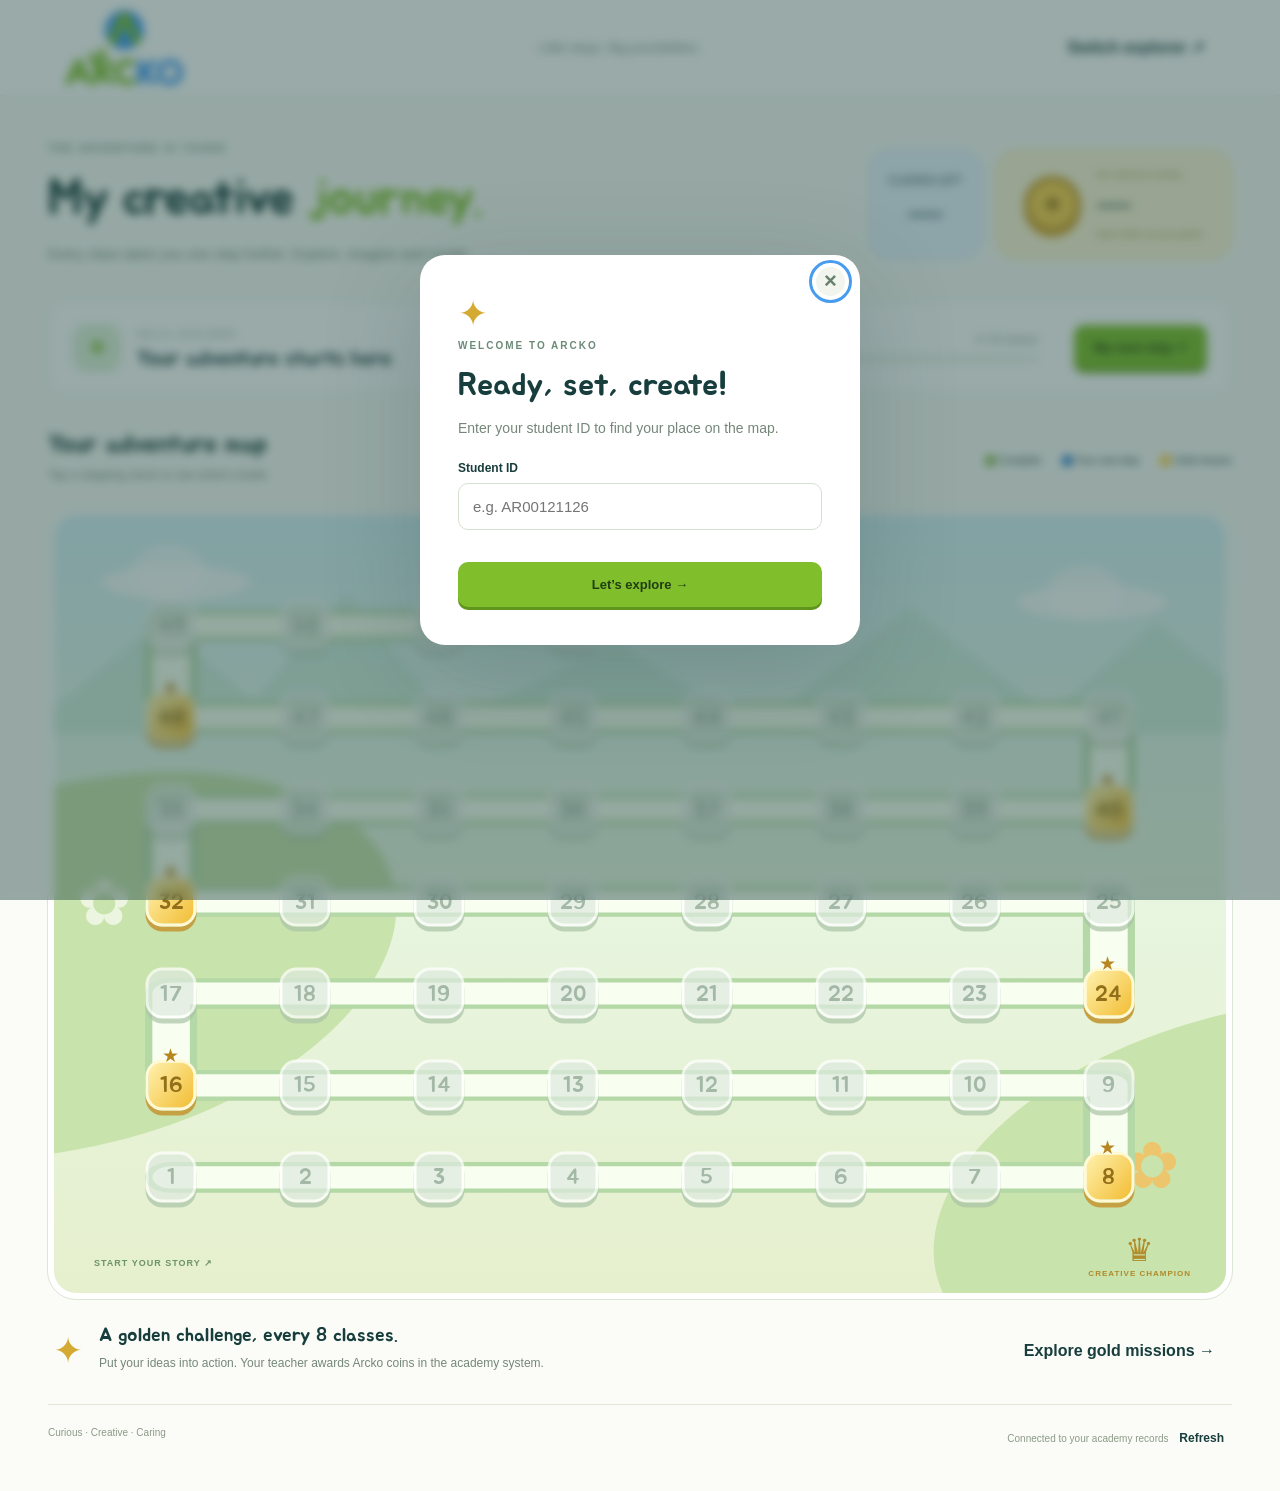
==== journey/index.html @ 834dd24a "Add student journey with attendance and coins" ====
<!doctype html><html lang="en"><head><meta charset="UTF-8"><meta name="viewport" content="width=device-width,initial-scale=1"><meta name="robots" content="noindex,nofollow"><meta name="referrer" content="no-referrer"><title>ARCKO • Creative Journey</title><link rel="stylesheet" href="/journey/style.css?v=student-1"></head><body><header><a class="brand" href="/journey/" aria-label="Arcko Creative and Design Academy"><svg viewBox="185 340 1140 730" role="img" aria-label="Arcko"><image href="/assets/arcko-logo-original.png" width="1500" height="1500"/></svg></a><span class="tagline">Little steps. Big possibilities.</span><button id="switch">Switch explorer ↗</button></header><main><section class="intro"><div><small class="eyebrow">THE ADVENTURE IS YOURS</small><h1>My creative <em>journey.</em></h1><p>Every class takes you one step further. Explore, imagine and create.</p></div><div class="student-balances"><div class="remaining"><small>CLASSES LEFT</small><strong id="remaining">—</strong></div><div class="wallet"><span class="coin">✦</span><div><small>MY ARCKO COINS</small><strong id="coins">—</strong><small>Earn them as you grow!</small></div></div></div></section><section class="profile"><div class="avatar">✦</div><div><small>HELLO, EXPLORER</small><h2 id="name">Your adventure starts here</h2></div><div class="progress"><div><b id="level">Find your journey</b><span id="count">0 / 52 classes</span></div><div class="track"><i id="bar"></i></div></div><button class="primary" id="next">My next step ↗</button></section><section class="mapheading"><div><h2>Your adventure map</h2><p>Tap a stepping stone to see what’s inside.</p></div><div class="legend"><span>🟢 Complete</span><span>🔵 Your next step</span><span>🟡 Gold mission</span></div></section><section class="map"><div class="cloud c1"></div><div class="cloud c2"></div><div class="mountains"></div><div class="maplabel">THE LAND OF POSSIBILITIES</div><div class="hill h1"></div><div class="hill h2"></div><div class="flower f1">✿</div><div class="flower f2">✿</div><div id="board"></div><div class="start">START YOUR STORY ↗</div><div class="finish">♛<small>CREATIVE CHAMPION</small></div></section><section class="bottom"><div class="goldstar">✦</div><div><h3>A golden challenge, every 8 classes.</h3><p>Put your ideas into action. Your teacher awards Arcko coins in the academy system.</p></div><button id="missions">Explore gold missions →</button></section><footer><span>Curious · Creative · Caring</span><span><span id="syncStatus" role="status">Connected to your academy records</span> <button id="refresh">Refresh</button></span></footer></main><dialog id="login"><button class="close" id="closeLogin" aria-label="Close">×</button><div class="goldstar">✦</div><small class="eyebrow">WELCOME TO ARCKO</small><h2>Ready, set, create!</h2><p>Enter your student ID to find your place on the map.</p><form id="form"><label for="studentId">Student ID</label><input id="studentId" maxlength="18" spellcheck="false" autocapitalize="characters" placeholder="e.g. AR00121126" required autocomplete="off"><p id="error" role="alert"></p><button class="primary">Let’s explore →</button></form></dialog><dialog id="detail"><button class="close" id="closeDetail" aria-label="Close">×</button><div id="content"></div></dialog><div id="toast" role="status"></div><script src="/config.js"></script><script src="/journey/app.js?v=student-1"></script></body></html>
---- journey/style.css ----
:root{--green:#1baa5b;--blue:#1e7fbf;--ink:#173e3d}*{box-sizing:border-box}body{margin:0;background:#fbfcf7;color:var(--ink);font-family:Arial,sans-serif}button,input{font:inherit}button{cursor:pointer;border:0;background:none;color:var(--ink);font-weight:bold;padding:12px}header{height:96px;padding:0 5%;display:flex;align-items:center;justify-content:space-between;border-bottom:1px solid #e4e9dc;background:white}.brand{font:38px Jua,Arial;color:var(--green);text-decoration:none;letter-spacing:-2px}.brand span{color:var(--blue)}.brand small{display:block;font:bold 8px Arial;letter-spacing:1px}.tagline{font-size:13px;color:#7c9082}main{max-width:1380px;margin:auto;padding:42px 48px 20px}.intro{display:flex;justify-content:space-between;align-items:center;margin-bottom:30px}.eyebrow{font-size:10px;letter-spacing:2px;font-weight:bold;color:#6b8a78}h1{font:50px Jua,Arial;letter-spacing:-1px;margin:12px 0}h1 em{color:var(--green);font-style:normal}p{font-size:14px;color:#758779;line-height:1.6;margin:6px 0}h2,h3{font-family:Jua,Arial;font-weight:400;margin:0}h2{font-size:25px}.wallet{background:#fff6d7;border:1px solid #eedfa7;border-radius:22px;padding:20px 28px;display:flex;align-items:center;gap:16px}.coin{width:57px;height:57px;display:grid;place-items:center;border:5px double #bc8c1c;border-radius:50%;background:#f8cf52;color:#9e7718;font-size:30px;box-shadow:0 4px #dda933}.wallet div{display:flex;flex-direction:column}.wallet small{font-size:9px;color:#967c34;letter-spacing:.5px}.wallet strong{font:34px Jua,Arial;margin:3px 0}.profile{display:flex;align-items:center;gap:16px;padding:21px 24px;border:1px solid #e0e8d8;background:white;border-radius:18px}.avatar{background:#e0f1d9;color:var(--green);width:48px;height:48px;display:grid;place-items:center;font-size:27px;border-radius:15px}.profile small{font-size:9px;letter-spacing:1px;color:#829982}.profile h2{font-size:21px;margin-top:5px}.progress{margin-left:auto;width:29%;margin-right:20px}.progress>div:first-child{display:flex;justify-content:space-between;font-size:10px;margin-bottom:10px}.progress span{color:#829582}.track{height:7px;background:#edf2e6;border-radius:10px;overflow:hidden}.track i{display:block;height:100%;background:var(--green);transition:width .5s}.primary{background:var(--green);color:white;border-radius:10px;padding:15px 20px;box-shadow:0 3px #118747;font-size:13px}.primary:hover{background:#158e4b}.mapheading{display:flex;align-items:center;justify-content:space-between;margin:35px 0 17px}.mapheading p{font-size:12px}.legend{display:flex;gap:20px;font-size:10px}.map{height:790px;position:relative;background:linear-gradient(#d6f0f5,#e8f6e3 40%,#e6f0ce);border:6px solid white;outline:1px solid #dce6d5;border-radius:28px;overflow:hidden}.maplabel{position:absolute;top:29px;width:100%;text-align:center;font-size:10px;letter-spacing:3px;color:#6faaa4}.cloud{position:absolute;background:#ffffffb0;width:150px;height:35px;border-radius:50%;top:50px}.cloud:after{content:'';position:absolute;width:75px;height:55px;background:#ffffff90;bottom:0;left:30px;border-radius:50%}.c1{left:4%}.c2{right:5%;top:70px}.mountains{position:absolute;width:100%;height:140px;top:80px;background:#bddfc8;clip-path:polygon(0 80%,9% 20%,17% 75%,25% 0,34% 90%,48% 35%,60% 95%,73% 10%,85% 85%,94% 20%,100% 60%,100% 100%,0 100%);opacity:.45}.hill{position:absolute;background:#c9e3ac;border-radius:50%;width:650px;height:360px;transform:rotate(-15deg)}.h1{left:-300px;top:270px}.h2{right:-350px;bottom:-80px}.flower{position:absolute;font-size:65px;color:#ffffffa0}.f1{left:2%;top:350px}.f2{right:4%;bottom:90px;color:#edc56c}#board{position:absolute;inset:80px 65px 85px}#board svg{position:absolute;width:100%;height:100%;overflow:visible}.stone{position:absolute;transform:translate(-50%,-50%);width:51px;height:51px;border-radius:17px;background:#deeadf;color:#849e8a;border:3px solid white;box-shadow:0 5px #abc5a8;font:22px Jua,Arial;padding:0;transition:transform .15s;z-index:1}.stone:hover{transform:translate(-50%,-57%)}.stone.completed{background:var(--green);color:white;box-shadow:0 5px #138746}.stone.active{background:var(--blue);color:white;box-shadow:0 5px #126799,0 0 0 7px #ffffff90}.stone.golden{background:linear-gradient(130deg,#fff1ad,#f2bd34);border-color:#fff9d6;color:#92701b;box-shadow:0 5px #c6a144}.stone.golden.active{box-shadow:0 5px #bc9225,0 0 0 7px #ffffffb0}.stone .star{position:absolute;top:-19px;left:13px;color:#b7861f;font-size:19px;text-shadow:0 1px white}.stone .tick{position:absolute;right:-5px;top:-7px;background:white;color:var(--green);border-radius:50%;width:17px;height:17px;font:bold 12px Arial;padding-top:2px}.stone .you{position:absolute;white-space:nowrap;top:-32px;left:50%;transform:translateX(-50%);font:bold 8px Arial;background:var(--ink);color:white;padding:5px 7px;border-radius:5px}.stone.locked:not(.golden){opacity:.72}.start{position:absolute;bottom:25px;left:40px;font:bold 9px Arial;letter-spacing:1px;color:#6e9269}.finish{position:absolute;right:35px;bottom:15px;text-align:center;font-size:32px;color:#b18a29}.finish small{display:block;font:bold 8px Arial;letter-spacing:1px}.bottom{display:flex;align-items:center;gap:16px;padding:25px 5px}.bottom button{margin-left:auto}.goldstar{font-size:36px;color:#d5aa32}.bottom h3{font-size:19px}.bottom p{font-size:12px}footer{display:flex;justify-content:space-between;border-top:1px solid #e1e8da;padding:22px 0;color:#8b9a87;font-size:10px}dialog{border:0;border-radius:25px;padding:38px;width:440px;max-width:92vw;color:var(--ink);box-shadow:0 24px 100px #173e3d33}dialog::backdrop{background:#173e3d70;backdrop-filter:blur(5px)}dialog h2{font-size:32px;margin:12px 0}.close{position:absolute;right:15px;top:12px;background:#f1f5ed;border-radius:50%;width:29px;height:29px;font-size:22px;padding:0;color:#66816e}label{display:block;font-size:12px;font-weight:bold;margin:22px 0 8px}input,textarea{width:100%;padding:14px;border:1px solid #d6e0d0;border-radius:10px;font:15px Arial}input:focus,textarea:focus{outline:2px solid var(--green)}form .primary{width:100%}#error{font-size:12px;color:#b54f3a}.demo{border-top:1px solid #e5eadd;padding-top:20px;margin-top:25px}.demo small{font-size:9px;letter-spacing:1px;color:#7b8c79}.demo div{display:flex;gap:6px;flex-wrap:wrap;margin-top:10px}.demo button{border:1px solid #dae5d3;background:#f3f8ee;border-radius:7px;padding:9px;font-size:10px}.demo p{font-size:10px}.reward{padding:12px;background:#fff5cf;border-radius:10px;color:#98731b;margin:20px 0;font-weight:bold}.tasks{font-size:13px;color:#647f6c;line-height:1.9;padding-left:20px}textarea{min-height:85px;margin-top:8px}#content .primary{width:100%;margin-top:16px}.status{color:var(--blue);font-size:12px}#toast{position:fixed;bottom:25px;left:50%;transform:translateX(-50%);background:var(--ink);color:white;border-radius:10px;padding:14px 24px;display:none;z-index:10;font-size:13px}@media(max-width:760px){header{height:78px;padding:0 20px}.tagline{display:none}.brand{font-size:30px}header button{font-size:11px}main{padding:25px 17px}.intro{align-items:flex-start;gap:14px}h1{font-size:35px}.intro p{font-size:12px}.eyebrow{font-size:8px}.wallet{padding:12px;gap:8px;border-radius:15px}.coin{width:35px;height:35px;font-size:20px;border-width:3px}.wallet strong{font-size:27px}.wallet small{font-size:7px}.wallet small:last-child{display:none}.profile{padding:15px;flex-wrap:wrap;gap:12px}.profile h2{font-size:19px}.progress{order:3;width:100%;margin:3px 0}.profile .primary{margin-left:auto;font-size:11px;padding:12px}.mapheading{align-items:flex-start;gap:12px;flex-direction:column}.legend{gap:15px}.map{height:1150px;border-width:4px}#board{inset:75px 31px 75px}.stone{width:42px;height:42px;font-size:19px;border-radius:13px}.stone .star{left:9px}.maplabel{font-size:8px}.bottom{flex-wrap:wrap;gap:10px}.bottom>div:nth-child(2){flex:1}.bottom button{margin-left:35px;font-size:12px}.bottom h3{font-size:17px}footer{gap:20px;font-size:9px}.start{left:20px;font-size:7px}.finish{right:15px}.c1{left:-80px}.c2{right:-70px}}

@font-face{font-family:Jua;src:url('/assets/Jua-Latin.ttf') format('truetype');font-display:swap}
:root{--green:#80be2c;--blue:#489cf0}.brand svg{width:175px;height:60px;display:block}.student-balances{display:flex;gap:12px}.remaining{display:flex;flex-direction:column;justify-content:center;text-align:center;padding:20px;background:#eaf4ff;border-radius:22px;border:1px solid #d5e6f5}.remaining small{font-size:10px}.remaining strong{font:34px Jua,Arial;margin-top:6px}.primary{color:#203e14;box-shadow:0 3px #60951c}.primary:hover{background:#93ce45}.stone.completed{box-shadow:0 5px #60951c}.stone.active{box-shadow:0 5px #286caf,0 0 0 7px #ffffff90}button:focus-visible{outline:3px solid var(--blue);outline-offset:4px}button:disabled{cursor:wait;opacity:.6}.status{line-height:1.6}footer button{padding:4px 8px;font-size:12px}#error{min-height:20px}.map{scroll-margin:20px}@media(max-width:760px){.intro{flex-direction:column}.student-balances{width:100%}.wallet,.remaining{flex:1}.remaining{padding:12px}.remaining strong{font-size:27px}.brand svg{width:140px}.profile .progress{font-size:11px}footer{flex-wrap:wrap}}

.brand svg{width:120px;height:80px}@media(max-width:760px){.brand svg{width:100px;height:66px}}
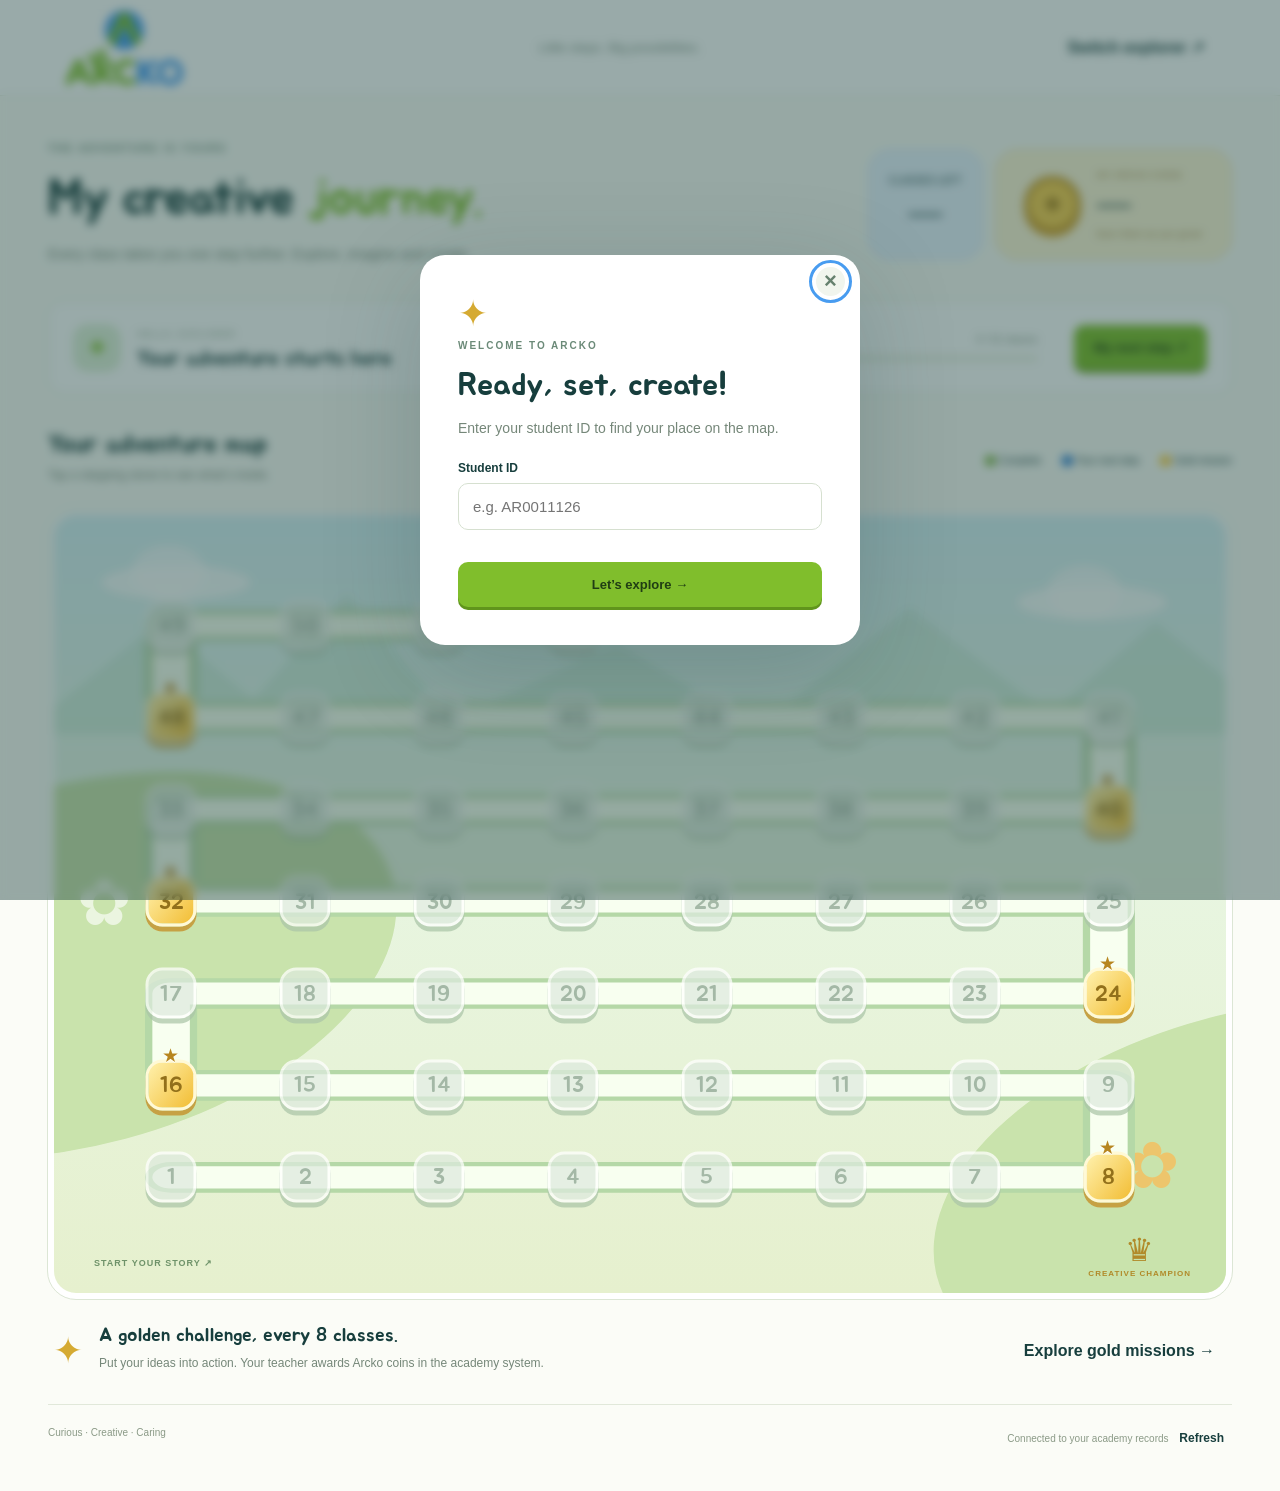
==== commit 0751476d: "Use monthly student IDs" ====
--- a/journey/index.html
+++ b/journey/index.html
@@ -1 +1 @@
-<!doctype html><html lang="en"><head><meta charset="UTF-8"><meta name="viewport" content="width=device-width,initial-scale=1"><meta name="robots" content="noindex,nofollow"><meta name="referrer" content="no-referrer"><title>ARCKO • Creative Journey</title><link rel="stylesheet" href="/journey/style.css?v=student-1"></head><body><header><a class="brand" href="/journey/" aria-label="Arcko Creative and Design Academy"><svg viewBox="185 340 1140 730" role="img" aria-label="Arcko"><image href="/assets/arcko-logo-original.png" width="1500" height="1500"/></svg></a><span class="tagline">Little steps. Big possibilities.</span><button id="switch">Switch explorer ↗</button></header><main><section class="intro"><div><small class="eyebrow">THE ADVENTURE IS YOURS</small><h1>My creative <em>journey.</em></h1><p>Every class takes you one step further. Explore, imagine and create.</p></div><div class="student-balances"><div class="remaining"><small>CLASSES LEFT</small><strong id="remaining">—</strong></div><div class="wallet"><span class="coin">✦</span><div><small>MY ARCKO COINS</small><strong id="coins">—</strong><small>Earn them as you grow!</small></div></div></div></section><section class="profile"><div class="avatar">✦</div><div><small>HELLO, EXPLORER</small><h2 id="name">Your adventure starts here</h2></div><div class="progress"><div><b id="level">Find your journey</b><span id="count">0 / 52 classes</span></div><div class="track"><i id="bar"></i></div></div><button class="primary" id="next">My next step ↗</button></section><section class="mapheading"><div><h2>Your adventure map</h2><p>Tap a stepping stone to see what’s inside.</p></div><div class="legend"><span>🟢 Complete</span><span>🔵 Your next step</span><span>🟡 Gold mission</span></div></section><section class="map"><div class="cloud c1"></div><div class="cloud c2"></div><div class="mountains"></div><div class="maplabel">THE LAND OF POSSIBILITIES</div><div class="hill h1"></div><div class="hill h2"></div><div class="flower f1">✿</div><div class="flower f2">✿</div><div id="board"></div><div class="start">START YOUR STORY ↗</div><div class="finish">♛<small>CREATIVE CHAMPION</small></div></section><section class="bottom"><div class="goldstar">✦</div><div><h3>A golden challenge, every 8 classes.</h3><p>Put your ideas into action. Your teacher awards Arcko coins in the academy system.</p></div><button id="missions">Explore gold missions →</button></section><footer><span>Curious · Creative · Caring</span><span><span id="syncStatus" role="status">Connected to your academy records</span> <button id="refresh">Refresh</button></span></footer></main><dialog id="login"><button class="close" id="closeLogin" aria-label="Close">×</button><div class="goldstar">✦</div><small class="eyebrow">WELCOME TO ARCKO</small><h2>Ready, set, create!</h2><p>Enter your student ID to find your place on the map.</p><form id="form"><label for="studentId">Student ID</label><input id="studentId" maxlength="18" spellcheck="false" autocapitalize="characters" placeholder="e.g. AR00121126" required autocomplete="off"><p id="error" role="alert"></p><button class="primary">Let’s explore →</button></form></dialog><dialog id="detail"><button class="close" id="closeDetail" aria-label="Close">×</button><div id="content"></div></dialog><div id="toast" role="status"></div><script src="/config.js"></script><script src="/journey/app.js?v=student-1"></script></body></html>
+<!doctype html><html lang="en"><head><meta charset="UTF-8"><meta name="viewport" content="width=device-width,initial-scale=1"><meta name="robots" content="noindex,nofollow"><meta name="referrer" content="no-referrer"><title>ARCKO • Creative Journey</title><link rel="stylesheet" href="/journey/style.css?v=monthly-id-1"></head><body><header><a class="brand" href="/journey/" aria-label="Arcko Creative and Design Academy"><svg viewBox="185 340 1140 730" role="img" aria-label="Arcko"><image href="/assets/arcko-logo-original.png" width="1500" height="1500"/></svg></a><span class="tagline">Little steps. Big possibilities.</span><button id="switch">Switch explorer ↗</button></header><main><section class="intro"><div><small class="eyebrow">THE ADVENTURE IS YOURS</small><h1>My creative <em>journey.</em></h1><p>Every class takes you one step further. Explore, imagine and create.</p></div><div class="student-balances"><div class="remaining"><small>CLASSES LEFT</small><strong id="remaining">—</strong></div><div class="wallet"><span class="coin">✦</span><div><small>MY ARCKO COINS</small><strong id="coins">—</strong><small>Earn them as you grow!</small></div></div></div></section><section class="profile"><div class="avatar">✦</div><div><small>HELLO, EXPLORER</small><h2 id="name">Your adventure starts here</h2></div><div class="progress"><div><b id="level">Find your journey</b><span id="count">0 / 52 classes</span></div><div class="track"><i id="bar"></i></div></div><button class="primary" id="next">My next step ↗</button></section><section class="mapheading"><div><h2>Your adventure map</h2><p>Tap a stepping stone to see what’s inside.</p></div><div class="legend"><span>🟢 Complete</span><span>🔵 Your next step</span><span>🟡 Gold mission</span></div></section><section class="map"><div class="cloud c1"></div><div class="cloud c2"></div><div class="mountains"></div><div class="maplabel">THE LAND OF POSSIBILITIES</div><div class="hill h1"></div><div class="hill h2"></div><div class="flower f1">✿</div><div class="flower f2">✿</div><div id="board"></div><div class="start">START YOUR STORY ↗</div><div class="finish">♛<small>CREATIVE CHAMPION</small></div></section><section class="bottom"><div class="goldstar">✦</div><div><h3>A golden challenge, every 8 classes.</h3><p>Put your ideas into action. Your teacher awards Arcko coins in the academy system.</p></div><button id="missions">Explore gold missions →</button></section><footer><span>Curious · Creative · Caring</span><span><span id="syncStatus" role="status">Connected to your academy records</span> <button id="refresh">Refresh</button></span></footer></main><dialog id="login"><button class="close" id="closeLogin" aria-label="Close">×</button><div class="goldstar">✦</div><small class="eyebrow">WELCOME TO ARCKO</small><h2>Ready, set, create!</h2><p>Enter your student ID to find your place on the map.</p><form id="form"><label for="studentId">Student ID</label><input id="studentId" maxlength="18" spellcheck="false" autocapitalize="characters" placeholder="e.g. AR0011126" required autocomplete="off"><p id="error" role="alert"></p><button class="primary">Let’s explore →</button></form></dialog><dialog id="detail"><button class="close" id="closeDetail" aria-label="Close">×</button><div id="content"></div></dialog><div id="toast" role="status"></div><script src="/config.js"></script><script src="/journey/app.js?v=monthly-id-1"></script></body></html>
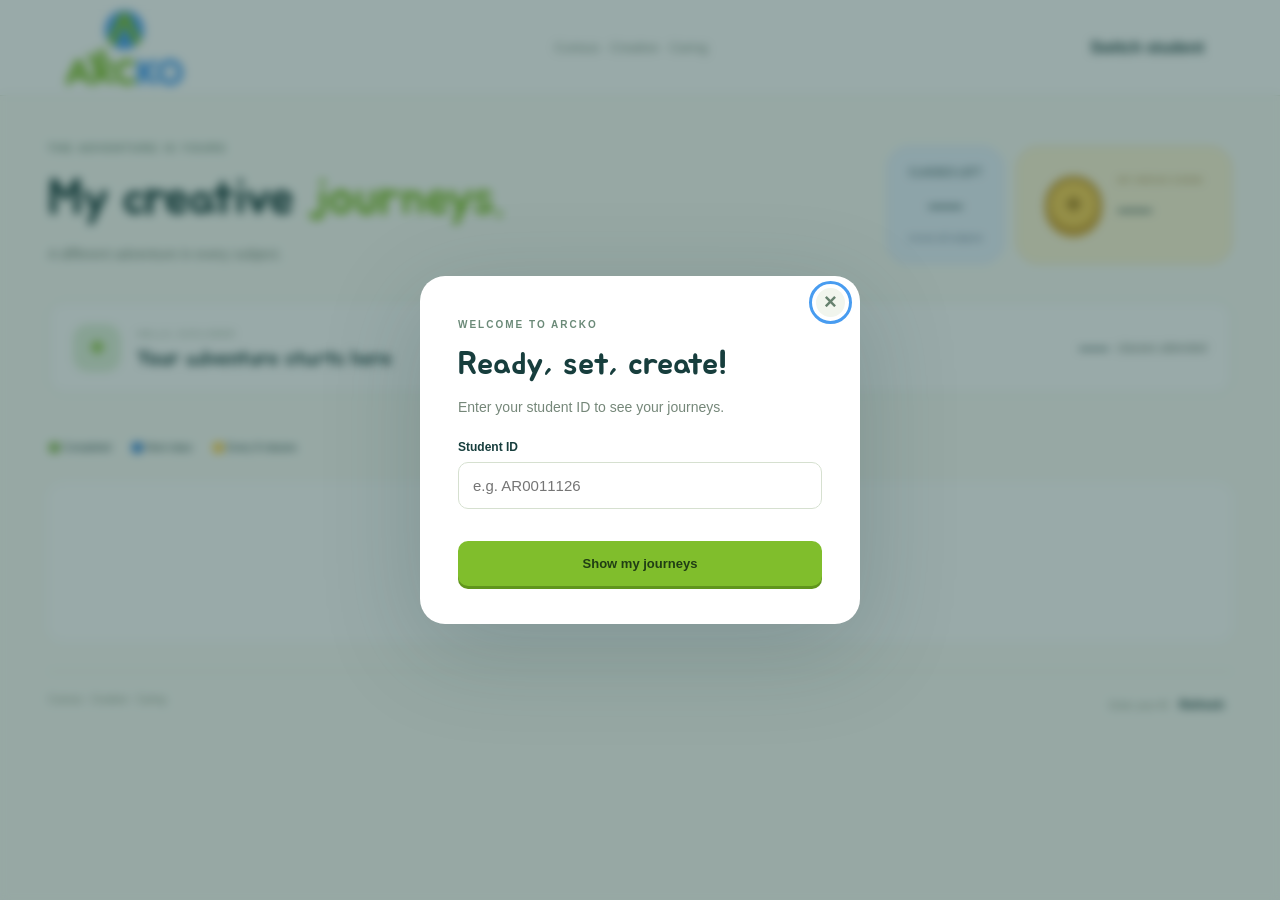
==== commit 3ea11290: "Fix revenue and separate subject journeys" ====
--- a/journey/index.html
+++ b/journey/index.html
@@ -1 +1 @@
-<!doctype html><html lang="en"><head><meta charset="UTF-8"><meta name="viewport" content="width=device-width,initial-scale=1"><meta name="robots" content="noindex,nofollow"><meta name="referrer" content="no-referrer"><title>ARCKO • Creative Journey</title><link rel="stylesheet" href="/journey/style.css?v=monthly-id-1"></head><body><header><a class="brand" href="/journey/" aria-label="Arcko Creative and Design Academy"><svg viewBox="185 340 1140 730" role="img" aria-label="Arcko"><image href="/assets/arcko-logo-original.png" width="1500" height="1500"/></svg></a><span class="tagline">Little steps. Big possibilities.</span><button id="switch">Switch explorer ↗</button></header><main><section class="intro"><div><small class="eyebrow">THE ADVENTURE IS YOURS</small><h1>My creative <em>journey.</em></h1><p>Every class takes you one step further. Explore, imagine and create.</p></div><div class="student-balances"><div class="remaining"><small>CLASSES LEFT</small><strong id="remaining">—</strong></div><div class="wallet"><span class="coin">✦</span><div><small>MY ARCKO COINS</small><strong id="coins">—</strong><small>Earn them as you grow!</small></div></div></div></section><section class="profile"><div class="avatar">✦</div><div><small>HELLO, EXPLORER</small><h2 id="name">Your adventure starts here</h2></div><div class="progress"><div><b id="level">Find your journey</b><span id="count">0 / 52 classes</span></div><div class="track"><i id="bar"></i></div></div><button class="primary" id="next">My next step ↗</button></section><section class="mapheading"><div><h2>Your adventure map</h2><p>Tap a stepping stone to see what’s inside.</p></div><div class="legend"><span>🟢 Complete</span><span>🔵 Your next step</span><span>🟡 Gold mission</span></div></section><section class="map"><div class="cloud c1"></div><div class="cloud c2"></div><div class="mountains"></div><div class="maplabel">THE LAND OF POSSIBILITIES</div><div class="hill h1"></div><div class="hill h2"></div><div class="flower f1">✿</div><div class="flower f2">✿</div><div id="board"></div><div class="start">START YOUR STORY ↗</div><div class="finish">♛<small>CREATIVE CHAMPION</small></div></section><section class="bottom"><div class="goldstar">✦</div><div><h3>A golden challenge, every 8 classes.</h3><p>Put your ideas into action. Your teacher awards Arcko coins in the academy system.</p></div><button id="missions">Explore gold missions →</button></section><footer><span>Curious · Creative · Caring</span><span><span id="syncStatus" role="status">Connected to your academy records</span> <button id="refresh">Refresh</button></span></footer></main><dialog id="login"><button class="close" id="closeLogin" aria-label="Close">×</button><div class="goldstar">✦</div><small class="eyebrow">WELCOME TO ARCKO</small><h2>Ready, set, create!</h2><p>Enter your student ID to find your place on the map.</p><form id="form"><label for="studentId">Student ID</label><input id="studentId" maxlength="18" spellcheck="false" autocapitalize="characters" placeholder="e.g. AR0011126" required autocomplete="off"><p id="error" role="alert"></p><button class="primary">Let’s explore →</button></form></dialog><dialog id="detail"><button class="close" id="closeDetail" aria-label="Close">×</button><div id="content"></div></dialog><div id="toast" role="status"></div><script src="/config.js"></script><script src="/journey/app.js?v=monthly-id-1"></script></body></html>
+<!doctype html><html lang="en"><head><meta charset="UTF-8"><meta name="viewport" content="width=device-width,initial-scale=1"><meta name="robots" content="noindex,nofollow"><meta name="referrer" content="no-referrer"><title>Arcko · My Creative Journeys</title><link rel="stylesheet" href="/journey/style.css?v=subject-maps-1"></head><body><header><a class="brand" href="/journey/" aria-label="Arcko Creative and Design Academy"><svg viewBox="185 340 1140 730" role="img" aria-label="Arcko"><image href="/assets/arcko-logo-original.png" width="1500" height="1500"/></svg></a><span class="tagline">Curious · Creative · Caring</span><button id="switch">Switch student</button></header><main><section class="intro"><div><small class="eyebrow">THE ADVENTURE IS YOURS</small><h1>My creative <em>journeys.</em></h1><p>A different adventure in every subject.</p></div><div class="student-balances"><div class="remaining"><small>CLASSES LEFT</small><strong id="remaining">—</strong><small>Across all subjects</small></div><div class="wallet"><span class="coin">✦</span><div><small>MY ARCKO COINS</small><strong id="coins">—</strong></div></div></div></section><section class="profile"><div class="avatar">✦</div><div><small>HELLO, EXPLORER</small><h2 id="studentLabel">Your adventure starts here</h2></div><div class="attendance-total"><strong id="attended">—</strong><span>classes attended</span></div></section><nav id="subjectTabs" aria-label="Jump to subject journey"></nav><div class="legend"><span>🟢 Completed</span><span>🔵 Next class</span><span>🟡 Every 8 classes</span></div><p id="historyNote" class="history-note"></p><div id="maps"></div><footer><span>Curious · Creative · Caring</span><span><span id="syncStatus" role="status">Enter your ID</span> <button id="refresh">Refresh</button></span></footer></main><dialog id="login"><button class="close" id="closeLogin" aria-label="Close">×</button><small class="eyebrow">WELCOME TO ARCKO</small><h2>Ready, set, create!</h2><p>Enter your student ID to see your journeys.</p><form id="form"><label for="studentId">Student ID</label><input id="studentId" placeholder="e.g. AR0011126" maxlength="18" required autocomplete="off" autocapitalize="characters" spellcheck="false"><p id="error" role="alert"></p><button class="primary" id="submit">Show my journeys</button></form></dialog><dialog id="detail"><button class="close" id="closeDetail" aria-label="Close">×</button><small class="eyebrow" id="detailSubject"></small><p id="detailClass"></p><h2 id="detailTitle"></h2><p id="detailDate"></p></dialog><script src="/config.js"></script><script src="/journey/app.js?v=subject-maps-1"></script></body></html>
--- a/journey/style.css
+++ b/journey/style.css
@@ -1,6 +1,8 @@
-:root{--green:#1baa5b;--blue:#1e7fbf;--ink:#173e3d}*{box-sizing:border-box}body{margin:0;background:#fbfcf7;color:var(--ink);font-family:Arial,sans-serif}button,input{font:inherit}button{cursor:pointer;border:0;background:none;color:var(--ink);font-weight:bold;padding:12px}header{height:96px;padding:0 5%;display:flex;align-items:center;justify-content:space-between;border-bottom:1px solid #e4e9dc;background:white}.brand{font:38px Jua,Arial;color:var(--green);text-decoration:none;letter-spacing:-2px}.brand span{color:var(--blue)}.brand small{display:block;font:bold 8px Arial;letter-spacing:1px}.tagline{font-size:13px;color:#7c9082}main{max-width:1380px;margin:auto;padding:42px 48px 20px}.intro{display:flex;justify-content:space-between;align-items:center;margin-bottom:30px}.eyebrow{font-size:10px;letter-spacing:2px;font-weight:bold;color:#6b8a78}h1{font:50px Jua,Arial;letter-spacing:-1px;margin:12px 0}h1 em{color:var(--green);font-style:normal}p{font-size:14px;color:#758779;line-height:1.6;margin:6px 0}h2,h3{font-family:Jua,Arial;font-weight:400;margin:0}h2{font-size:25px}.wallet{background:#fff6d7;border:1px solid #eedfa7;border-radius:22px;padding:20px 28px;display:flex;align-items:center;gap:16px}.coin{width:57px;height:57px;display:grid;place-items:center;border:5px double #bc8c1c;border-radius:50%;background:#f8cf52;color:#9e7718;font-size:30px;box-shadow:0 4px #dda933}.wallet div{display:flex;flex-direction:column}.wallet small{font-size:9px;color:#967c34;letter-spacing:.5px}.wallet strong{font:34px Jua,Arial;margin:3px 0}.profile{display:flex;align-items:center;gap:16px;padding:21px 24px;border:1px solid #e0e8d8;background:white;border-radius:18px}.avatar{background:#e0f1d9;color:var(--green);width:48px;height:48px;display:grid;place-items:center;font-size:27px;border-radius:15px}.profile small{font-size:9px;letter-spacing:1px;color:#829982}.profile h2{font-size:21px;margin-top:5px}.progress{margin-left:auto;width:29%;margin-right:20px}.progress>div:first-child{display:flex;justify-content:space-between;font-size:10px;margin-bottom:10px}.progress span{color:#829582}.track{height:7px;background:#edf2e6;border-radius:10px;overflow:hidden}.track i{display:block;height:100%;background:var(--green);transition:width .5s}.primary{background:var(--green);color:white;border-radius:10px;padding:15px 20px;box-shadow:0 3px #118747;font-size:13px}.primary:hover{background:#158e4b}.mapheading{display:flex;align-items:center;justify-content:space-between;margin:35px 0 17px}.mapheading p{font-size:12px}.legend{display:flex;gap:20px;font-size:10px}.map{height:790px;position:relative;background:linear-gradient(#d6f0f5,#e8f6e3 40%,#e6f0ce);border:6px solid white;outline:1px solid #dce6d5;border-radius:28px;overflow:hidden}.maplabel{position:absolute;top:29px;width:100%;text-align:center;font-size:10px;letter-spacing:3px;color:#6faaa4}.cloud{position:absolute;background:#ffffffb0;width:150px;height:35px;border-radius:50%;top:50px}.cloud:after{content:'';position:absolute;width:75px;height:55px;background:#ffffff90;bottom:0;left:30px;border-radius:50%}.c1{left:4%}.c2{right:5%;top:70px}.mountains{position:absolute;width:100%;height:140px;top:80px;background:#bddfc8;clip-path:polygon(0 80%,9% 20%,17% 75%,25% 0,34% 90%,48% 35%,60% 95%,73% 10%,85% 85%,94% 20%,100% 60%,100% 100%,0 100%);opacity:.45}.hill{position:absolute;background:#c9e3ac;border-radius:50%;width:650px;height:360px;transform:rotate(-15deg)}.h1{left:-300px;top:270px}.h2{right:-350px;bottom:-80px}.flower{position:absolute;font-size:65px;color:#ffffffa0}.f1{left:2%;top:350px}.f2{right:4%;bottom:90px;color:#edc56c}#board{position:absolute;inset:80px 65px 85px}#board svg{position:absolute;width:100%;height:100%;overflow:visible}.stone{position:absolute;transform:translate(-50%,-50%);width:51px;height:51px;border-radius:17px;background:#deeadf;color:#849e8a;border:3px solid white;box-shadow:0 5px #abc5a8;font:22px Jua,Arial;padding:0;transition:transform .15s;z-index:1}.stone:hover{transform:translate(-50%,-57%)}.stone.completed{background:var(--green);color:white;box-shadow:0 5px #138746}.stone.active{background:var(--blue);color:white;box-shadow:0 5px #126799,0 0 0 7px #ffffff90}.stone.golden{background:linear-gradient(130deg,#fff1ad,#f2bd34);border-color:#fff9d6;color:#92701b;box-shadow:0 5px #c6a144}.stone.golden.active{box-shadow:0 5px #bc9225,0 0 0 7px #ffffffb0}.stone .star{position:absolute;top:-19px;left:13px;color:#b7861f;font-size:19px;text-shadow:0 1px white}.stone .tick{position:absolute;right:-5px;top:-7px;background:white;color:var(--green);border-radius:50%;width:17px;height:17px;font:bold 12px Arial;padding-top:2px}.stone .you{position:absolute;white-space:nowrap;top:-32px;left:50%;transform:translateX(-50%);font:bold 8px Arial;background:var(--ink);color:white;padding:5px 7px;border-radius:5px}.stone.locked:not(.golden){opacity:.72}.start{position:absolute;bottom:25px;left:40px;font:bold 9px Arial;letter-spacing:1px;color:#6e9269}.finish{position:absolute;right:35px;bottom:15px;text-align:center;font-size:32px;color:#b18a29}.finish small{display:block;font:bold 8px Arial;letter-spacing:1px}.bottom{display:flex;align-items:center;gap:16px;padding:25px 5px}.bottom button{margin-left:auto}.goldstar{font-size:36px;color:#d5aa32}.bottom h3{font-size:19px}.bottom p{font-size:12px}footer{display:flex;justify-content:space-between;border-top:1px solid #e1e8da;padding:22px 0;color:#8b9a87;font-size:10px}dialog{border:0;border-radius:25px;padding:38px;width:440px;max-width:92vw;color:var(--ink);box-shadow:0 24px 100px #173e3d33}dialog::backdrop{background:#173e3d70;backdrop-filter:blur(5px)}dialog h2{font-size:32px;margin:12px 0}.close{position:absolute;right:15px;top:12px;background:#f1f5ed;border-radius:50%;width:29px;height:29px;font-size:22px;padding:0;color:#66816e}label{display:block;font-size:12px;font-weight:bold;margin:22px 0 8px}input,textarea{width:100%;padding:14px;border:1px solid #d6e0d0;border-radius:10px;font:15px Arial}input:focus,textarea:focus{outline:2px solid var(--green)}form .primary{width:100%}#error{font-size:12px;color:#b54f3a}.demo{border-top:1px solid #e5eadd;padding-top:20px;margin-top:25px}.demo small{font-size:9px;letter-spacing:1px;color:#7b8c79}.demo div{display:flex;gap:6px;flex-wrap:wrap;margin-top:10px}.demo button{border:1px solid #dae5d3;background:#f3f8ee;border-radius:7px;padding:9px;font-size:10px}.demo p{font-size:10px}.reward{padding:12px;background:#fff5cf;border-radius:10px;color:#98731b;margin:20px 0;font-weight:bold}.tasks{font-size:13px;color:#647f6c;line-height:1.9;padding-left:20px}textarea{min-height:85px;margin-top:8px}#content .primary{width:100%;margin-top:16px}.status{color:var(--blue);font-size:12px}#toast{position:fixed;bottom:25px;left:50%;transform:translateX(-50%);background:var(--ink);color:white;border-radius:10px;padding:14px 24px;display:none;z-index:10;font-size:13px}@media(max-width:760px){header{height:78px;padding:0 20px}.tagline{display:none}.brand{font-size:30px}header button{font-size:11px}main{padding:25px 17px}.intro{align-items:flex-start;gap:14px}h1{font-size:35px}.intro p{font-size:12px}.eyebrow{font-size:8px}.wallet{padding:12px;gap:8px;border-radius:15px}.coin{width:35px;height:35px;font-size:20px;border-width:3px}.wallet strong{font-size:27px}.wallet small{font-size:7px}.wallet small:last-child{display:none}.profile{padding:15px;flex-wrap:wrap;gap:12px}.profile h2{font-size:19px}.progress{order:3;width:100%;margin:3px 0}.profile .primary{margin-left:auto;font-size:11px;padding:12px}.mapheading{align-items:flex-start;gap:12px;flex-direction:column}.legend{gap:15px}.map{height:1150px;border-width:4px}#board{inset:75px 31px 75px}.stone{width:42px;height:42px;font-size:19px;border-radius:13px}.stone .star{left:9px}.maplabel{font-size:8px}.bottom{flex-wrap:wrap;gap:10px}.bottom>div:nth-child(2){flex:1}.bottom button{margin-left:35px;font-size:12px}.bottom h3{font-size:17px}footer{gap:20px;font-size:9px}.start{left:20px;font-size:7px}.finish{right:15px}.c1{left:-80px}.c2{right:-70px}}
+:root{--green:#1baa5b;--blue:#1e7fbf;--ink:#173e3d}*{box-sizing:border-box}body{margin:0;background:#fbfcf7;color:var(--ink);font-family:Arial,sans-serif}button,input{font:inherit}button{cursor:pointer;border:0;background:none;color:var(--ink);font-weight:bold;padding:12px}header{height:96px;padding:0 5%;display:flex;align-items:center;justify-content:space-between;border-bottom:1px solid #e4e9dc;background:white}.brand{font:38px Jua,Arial;color:var(--green);text-decoration:none;letter-spacing:-2px}.brand span{color:var(--blue)}.brand small{display:block;font:bold 8px Arial;letter-spacing:1px}.tagline{font-size:13px;color:#7c9082}main{max-width:1380px;margin:auto;padding:42px 48px 20px}.intro{display:flex;justify-content:space-between;align-items:center;margin-bottom:30px}.eyebrow{font-size:10px;letter-spacing:2px;font-weight:bold;color:#6b8a78}h1{font:50px Jua,Arial;letter-spacing:-1px;margin:12px 0}h1 em{color:var(--green);font-style:normal}p{font-size:14px;color:#758779;line-height:1.6;margin:6px 0}h2,h3{font-family:Jua,Arial;font-weight:400;margin:0}h2{font-size:25px}.wallet{background:#fff6d7;border:1px solid #eedfa7;border-radius:22px;padding:20px 28px;display:flex;align-items:center;gap:16px}.coin{width:57px;height:57px;display:grid;place-items:center;border:5px double #bc8c1c;border-radius:50%;background:#f8cf52;color:#9e7718;font-size:30px;box-shadow:0 4px #dda933}.wallet div{display:flex;flex-direction:column}.wallet small{font-size:9px;color:#967c34;letter-spacing:.5px}.wallet strong{font:34px Jua,Arial;margin:3px 0}.profile{display:flex;align-items:center;gap:16px;padding:21px 24px;border:1px solid #e0e8d8;background:white;border-radius:18px}.avatar{background:#e0f1d9;color:var(--green);width:48px;height:48px;display:grid;place-items:center;font-size:27px;border-radius:15px}.profile small{font-size:9px;letter-spacing:1px;color:#829982}.profile h2{font-size:21px;margin-top:5px}.progress{margin-left:auto;width:29%;margin-right:20px}.progress>div:first-child{display:flex;justify-content:space-between;font-size:10px;margin-bottom:10px}.progress span{color:#829582}.track{height:7px;background:#edf2e6;border-radius:10px;overflow:hidden}.track i{display:block;height:100%;background:var(--green);transition:width .5s}.primary{background:var(--green);color:white;border-radius:10px;padding:15px 20px;box-shadow:0 3px #118747;font-size:13px}.primary:hover{background:#158e4b}.mapheading{display:flex;align-items:center;justify-content:space-between;margin:35px 0 17px}.mapheading p{font-size:12px}.legend{display:flex;gap:20px;font-size:10px}.map{height:790px;position:relative;background:linear-gradient(#d6f0f5,#e8f6e3 40%,#e6f0ce);border:6px solid white;outline:1px solid #dce6d5;border-radius:28px;overflow:hidden}.maplabel{position:absolute;top:29px;width:100%;text-align:center;font-size:10px;letter-spacing:3px;color:#6faaa4}.cloud{position:absolute;background:#ffffffb0;width:150px;height:35px;border-radius:50%;top:50px}.cloud:after{content:'';position:absolute;width:75px;height:55px;background:#ffffff90;bottom:0;left:30px;border-radius:50%}.c1{left:4%}.c2{right:5%;top:70px}.mountains{position:absolute;width:100%;height:140px;top:80px;background:#bddfc8;clip-path:polygon(0 80%,9% 20%,17% 75%,25% 0,34% 90%,48% 35%,60% 95%,73% 10%,85% 85%,94% 20%,100% 60%,100% 100%,0 100%);opacity:.45}.hill{position:absolute;background:#c9e3ac;border-radius:50%;width:650px;height:360px;transform:rotate(-15deg)}.h1{left:-300px;top:270px}.h2{right:-350px;bottom:-80px}.flower{position:absolute;font-size:65px;color:#ffffffa0}.f1{left:2%;top:350px}.f2{right:4%;bottom:90px;color:#edc56c}.journey-board{position:absolute;inset:80px 65px 85px}.journey-board svg{position:absolute;width:100%;height:100%;overflow:visible}.stone{position:absolute;transform:translate(-50%,-50%);width:51px;height:51px;border-radius:17px;background:#deeadf;color:#849e8a;border:3px solid white;box-shadow:0 5px #abc5a8;font:22px Jua,Arial;padding:0;transition:transform .15s;z-index:1}.stone:hover{transform:translate(-50%,-57%)}.stone.completed{background:var(--green);color:white;box-shadow:0 5px #138746}.stone.active{background:var(--blue);color:white;box-shadow:0 5px #126799,0 0 0 7px #ffffff90}.stone.golden{background:linear-gradient(130deg,#fff1ad,#f2bd34);border-color:#fff9d6;color:#92701b;box-shadow:0 5px #c6a144}.stone.golden.active{box-shadow:0 5px #bc9225,0 0 0 7px #ffffffb0}.stone .star{position:absolute;top:-19px;left:13px;color:#b7861f;font-size:19px;text-shadow:0 1px white}.stone .tick{position:absolute;right:-5px;top:-7px;background:white;color:var(--green);border-radius:50%;width:17px;height:17px;font:bold 12px Arial;padding-top:2px}.stone .you{position:absolute;white-space:nowrap;top:-32px;left:50%;transform:translateX(-50%);font:bold 8px Arial;background:var(--ink);color:white;padding:5px 7px;border-radius:5px}.stone.locked:not(.golden){opacity:.72}.start{position:absolute;bottom:25px;left:40px;font:bold 9px Arial;letter-spacing:1px;color:#6e9269}.finish{position:absolute;right:35px;bottom:15px;text-align:center;font-size:32px;color:#b18a29}.finish small{display:block;font:bold 8px Arial;letter-spacing:1px}.bottom{display:flex;align-items:center;gap:16px;padding:25px 5px}.bottom button{margin-left:auto}.goldstar{font-size:36px;color:#d5aa32}.bottom h3{font-size:19px}.bottom p{font-size:12px}footer{display:flex;justify-content:space-between;border-top:1px solid #e1e8da;padding:22px 0;color:#8b9a87;font-size:10px}dialog{border:0;border-radius:25px;padding:38px;width:440px;max-width:92vw;color:var(--ink);box-shadow:0 24px 100px #173e3d33}dialog::backdrop{background:#173e3d70;backdrop-filter:blur(5px)}dialog h2{font-size:32px;margin:12px 0}.close{position:absolute;right:15px;top:12px;background:#f1f5ed;border-radius:50%;width:29px;height:29px;font-size:22px;padding:0;color:#66816e}label{display:block;font-size:12px;font-weight:bold;margin:22px 0 8px}input,textarea{width:100%;padding:14px;border:1px solid #d6e0d0;border-radius:10px;font:15px Arial}input:focus,textarea:focus{outline:2px solid var(--green)}form .primary{width:100%}#error{font-size:12px;color:#b54f3a}.demo{border-top:1px solid #e5eadd;padding-top:20px;margin-top:25px}.demo small{font-size:9px;letter-spacing:1px;color:#7b8c79}.demo div{display:flex;gap:6px;flex-wrap:wrap;margin-top:10px}.demo button{border:1px solid #dae5d3;background:#f3f8ee;border-radius:7px;padding:9px;font-size:10px}.demo p{font-size:10px}.reward{padding:12px;background:#fff5cf;border-radius:10px;color:#98731b;margin:20px 0;font-weight:bold}.tasks{font-size:13px;color:#647f6c;line-height:1.9;padding-left:20px}textarea{min-height:85px;margin-top:8px}#content .primary{width:100%;margin-top:16px}.status{color:var(--blue);font-size:12px}#toast{position:fixed;bottom:25px;left:50%;transform:translateX(-50%);background:var(--ink);color:white;border-radius:10px;padding:14px 24px;display:none;z-index:10;font-size:13px}@media(max-width:760px){header{height:78px;padding:0 20px}.tagline{display:none}.brand{font-size:30px}header button{font-size:11px}main{padding:25px 17px}.intro{align-items:flex-start;gap:14px}h1{font-size:35px}.intro p{font-size:12px}.eyebrow{font-size:8px}.wallet{padding:12px;gap:8px;border-radius:15px}.coin{width:35px;height:35px;font-size:20px;border-width:3px}.wallet strong{font-size:27px}.wallet small{font-size:7px}.wallet small:last-child{display:none}.profile{padding:15px;flex-wrap:wrap;gap:12px}.profile h2{font-size:19px}.progress{order:3;width:100%;margin:3px 0}.profile .primary{margin-left:auto;font-size:11px;padding:12px}.mapheading{align-items:flex-start;gap:12px;flex-direction:column}.legend{gap:15px}.map{height:1150px;border-width:4px}.journey-board{inset:75px 31px 75px}.stone{width:42px;height:42px;font-size:19px;border-radius:13px}.stone .star{left:9px}.maplabel{font-size:8px}.bottom{flex-wrap:wrap;gap:10px}.bottom>div:nth-child(2){flex:1}.bottom button{margin-left:35px;font-size:12px}.bottom h3{font-size:17px}footer{gap:20px;font-size:9px}.start{left:20px;font-size:7px}.finish{right:15px}.c1{left:-80px}.c2{right:-70px}}
 
 @font-face{font-family:Jua;src:url('/assets/Jua-Latin.ttf') format('truetype');font-display:swap}
 :root{--green:#80be2c;--blue:#489cf0}.brand svg{width:175px;height:60px;display:block}.student-balances{display:flex;gap:12px}.remaining{display:flex;flex-direction:column;justify-content:center;text-align:center;padding:20px;background:#eaf4ff;border-radius:22px;border:1px solid #d5e6f5}.remaining small{font-size:10px}.remaining strong{font:34px Jua,Arial;margin-top:6px}.primary{color:#203e14;box-shadow:0 3px #60951c}.primary:hover{background:#93ce45}.stone.completed{box-shadow:0 5px #60951c}.stone.active{box-shadow:0 5px #286caf,0 0 0 7px #ffffff90}button:focus-visible{outline:3px solid var(--blue);outline-offset:4px}button:disabled{cursor:wait;opacity:.6}.status{line-height:1.6}footer button{padding:4px 8px;font-size:12px}#error{min-height:20px}.map{scroll-margin:20px}@media(max-width:760px){.intro{flex-direction:column}.student-balances{width:100%}.wallet,.remaining{flex:1}.remaining{padding:12px}.remaining strong{font-size:27px}.brand svg{width:140px}.profile .progress{font-size:11px}footer{flex-wrap:wrap}}
 
 .brand svg{width:120px;height:80px}@media(max-width:760px){.brand svg{width:100px;height:66px}}
+
+#subjectTabs{display:flex;gap:10px;flex-wrap:wrap;margin:24px 0}#subjectTabs a{color:#234a36;background:white;border:1px solid #d8e6d8;padding:12px 16px;border-radius:10px;text-decoration:none;font-size:13px}#subjectTabs span{margin-left:8px;color:#60786a}.attendance-total{margin-left:auto;display:flex;align-items:center;gap:8px}.attendance-total strong{font:30px Jua,Arial}.attendance-total span{font-size:12px;color:#6a7b70}.subject-journey{scroll-margin-top:20px;margin-bottom:44px}.subject-level{background:#e7f2db;color:#466b22;padding:9px 14px;border-radius:8px;font-size:12px}.empty-state{text-align:center;padding:70px 20px;background:white;border-radius:16px;margin:30px 0;color:#6a7b70}.history-note{font-size:12px;margin:16px 0}.history-note:empty{display:none}.remaining small:last-child{font-size:9px;margin-top:6px;color:#60778c}.brand svg{width:120px;height:80px}#detail{text-align:center;padding:40px 30px}#detailDate{font-size:18px;color:#355943}#detailClass{font-size:12px;margin-top:20px}#detailSubject{display:block;padding-right:15px}@media(max-width:760px){.brand svg{width:100px;height:66px}.attendance-total{width:100%;margin-left:60px}.intro{flex-direction:column}.student-balances{width:100%}.remaining,.wallet{flex:1}.subject-journey{margin-bottom:30px}.legend{flex-wrap:wrap;line-height:1.8}}
